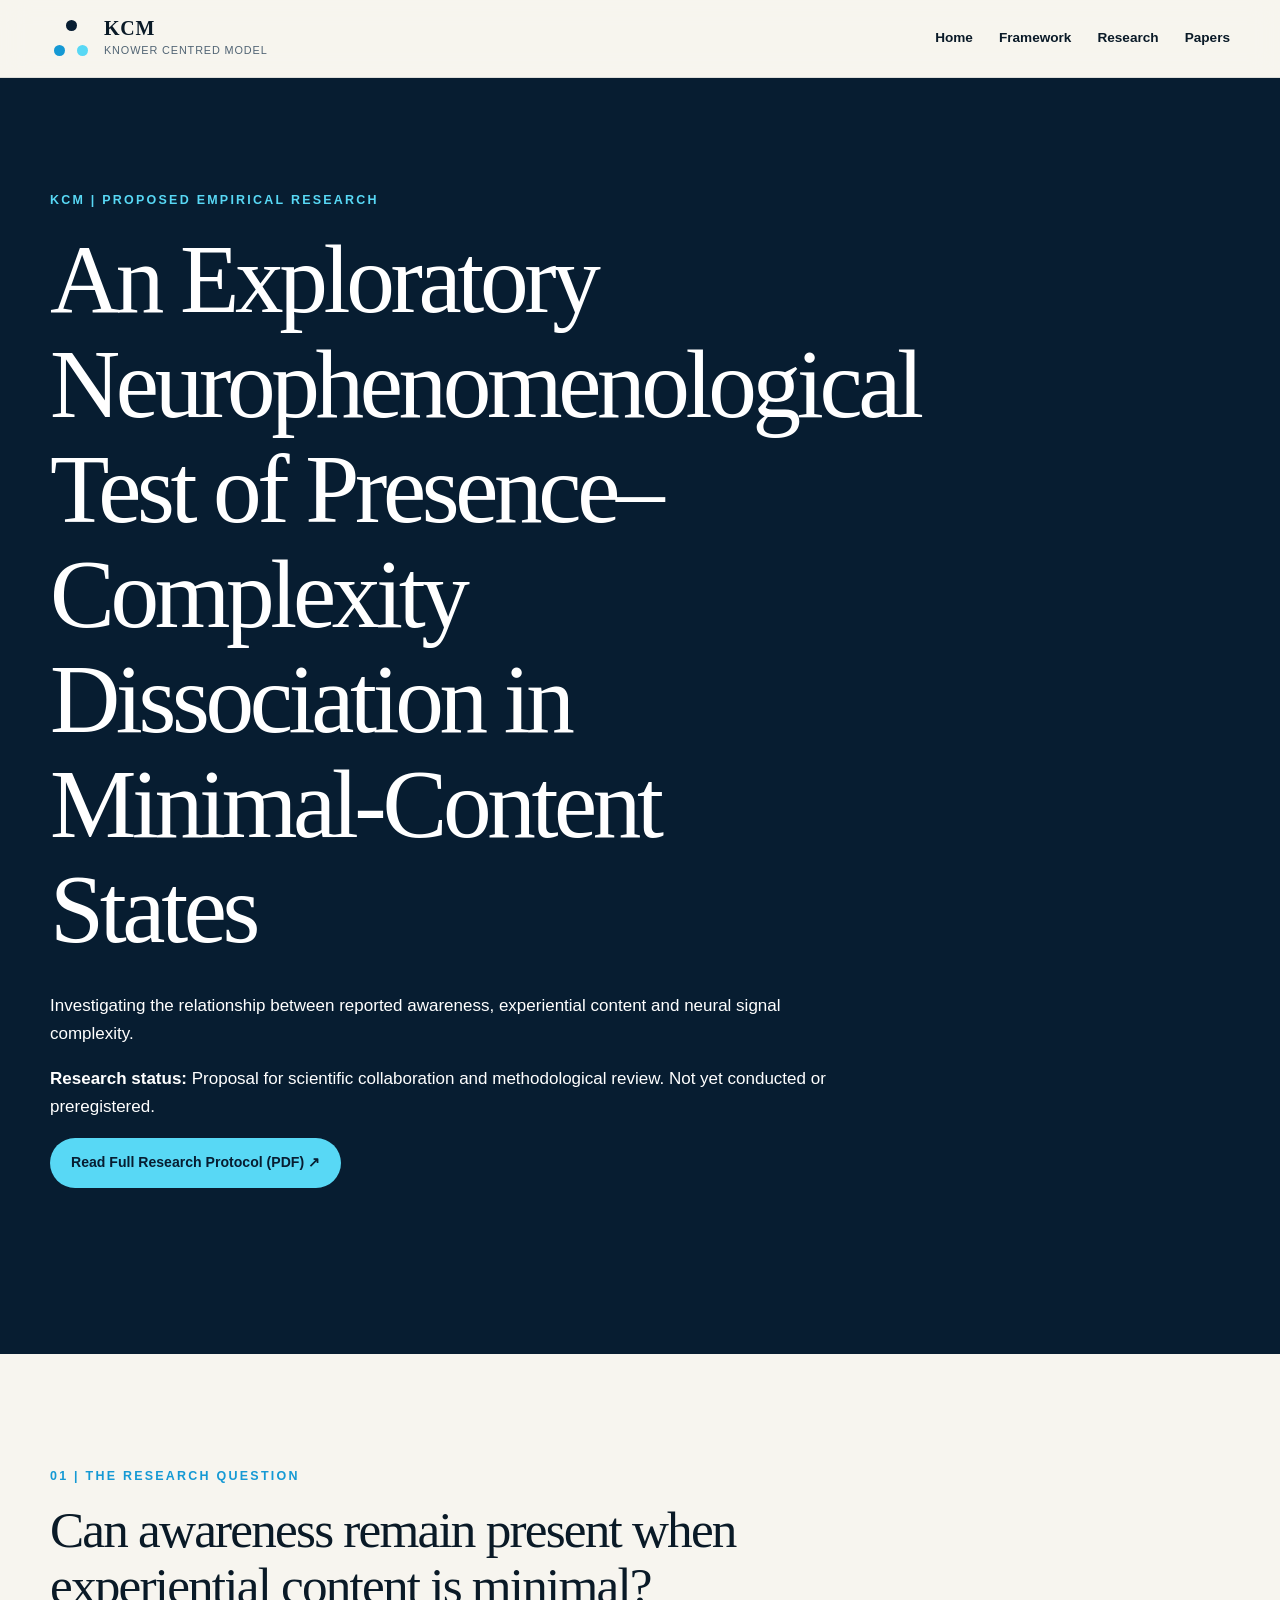
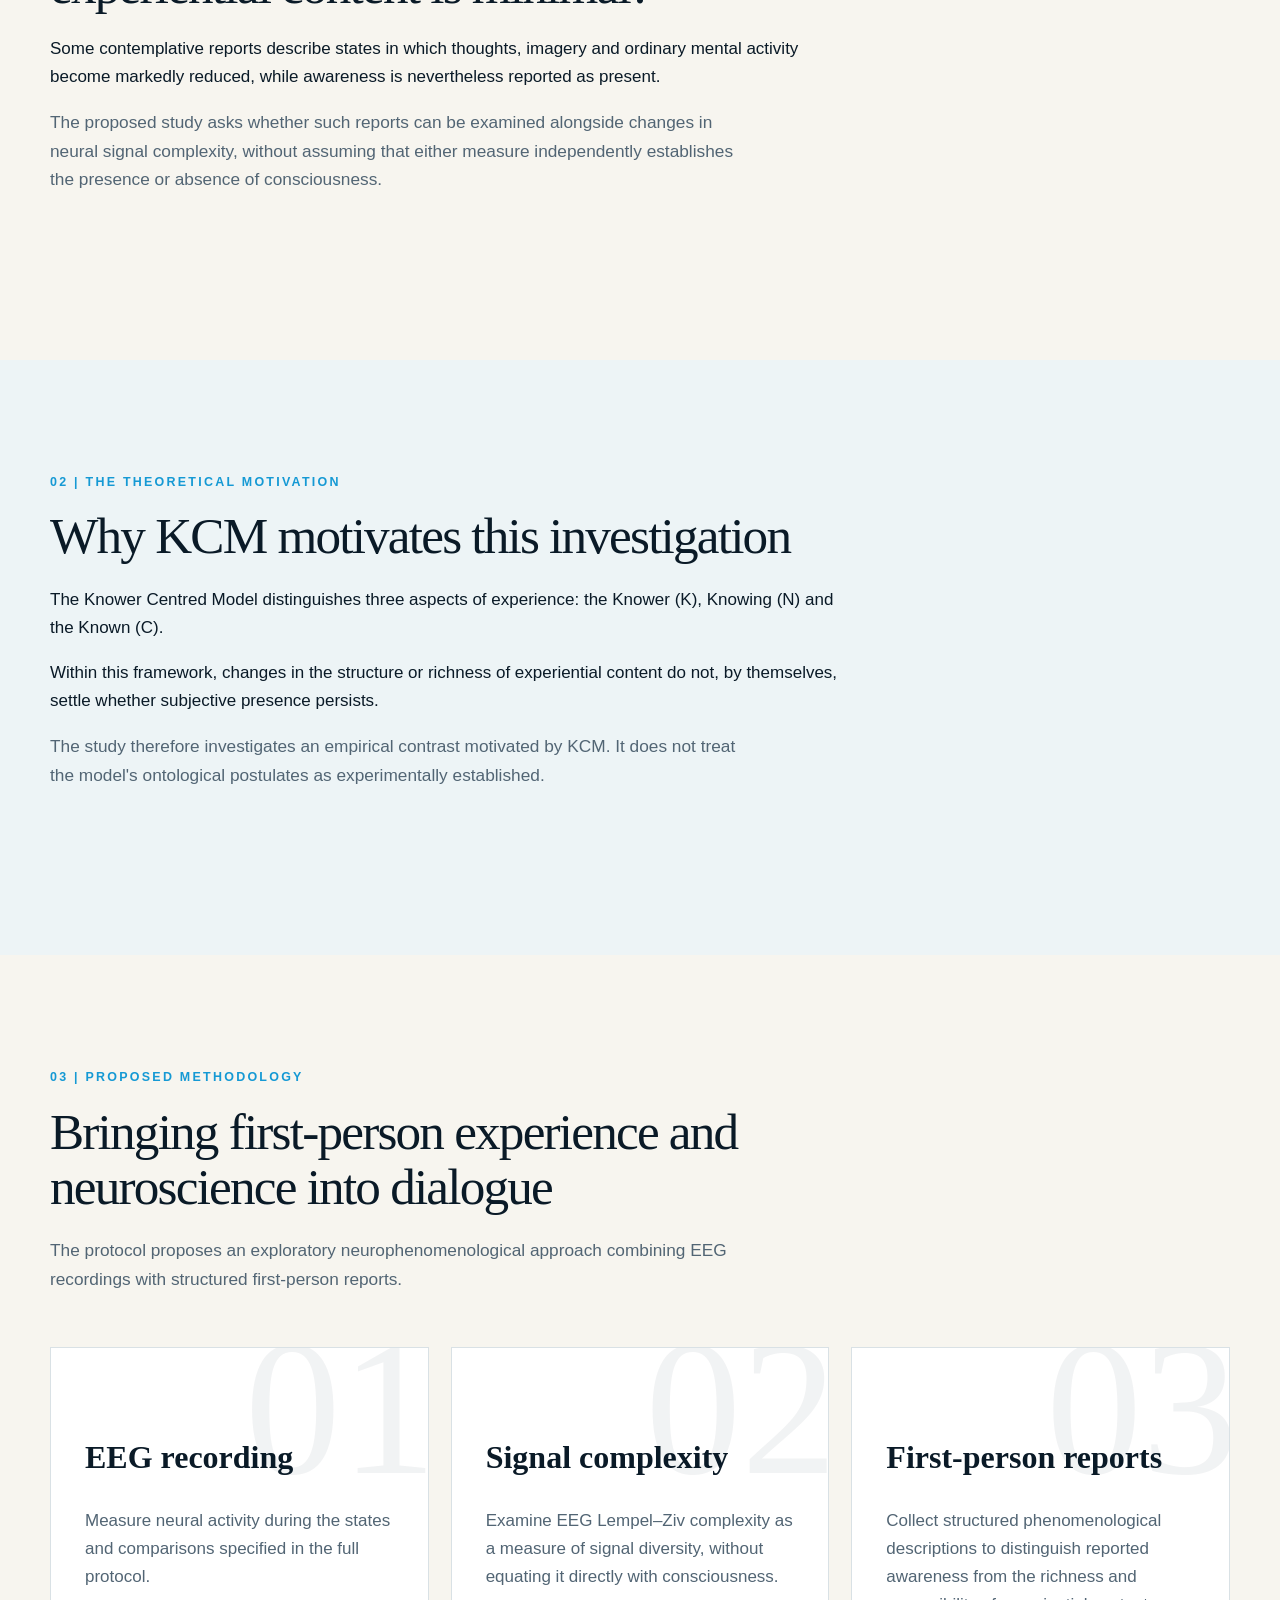
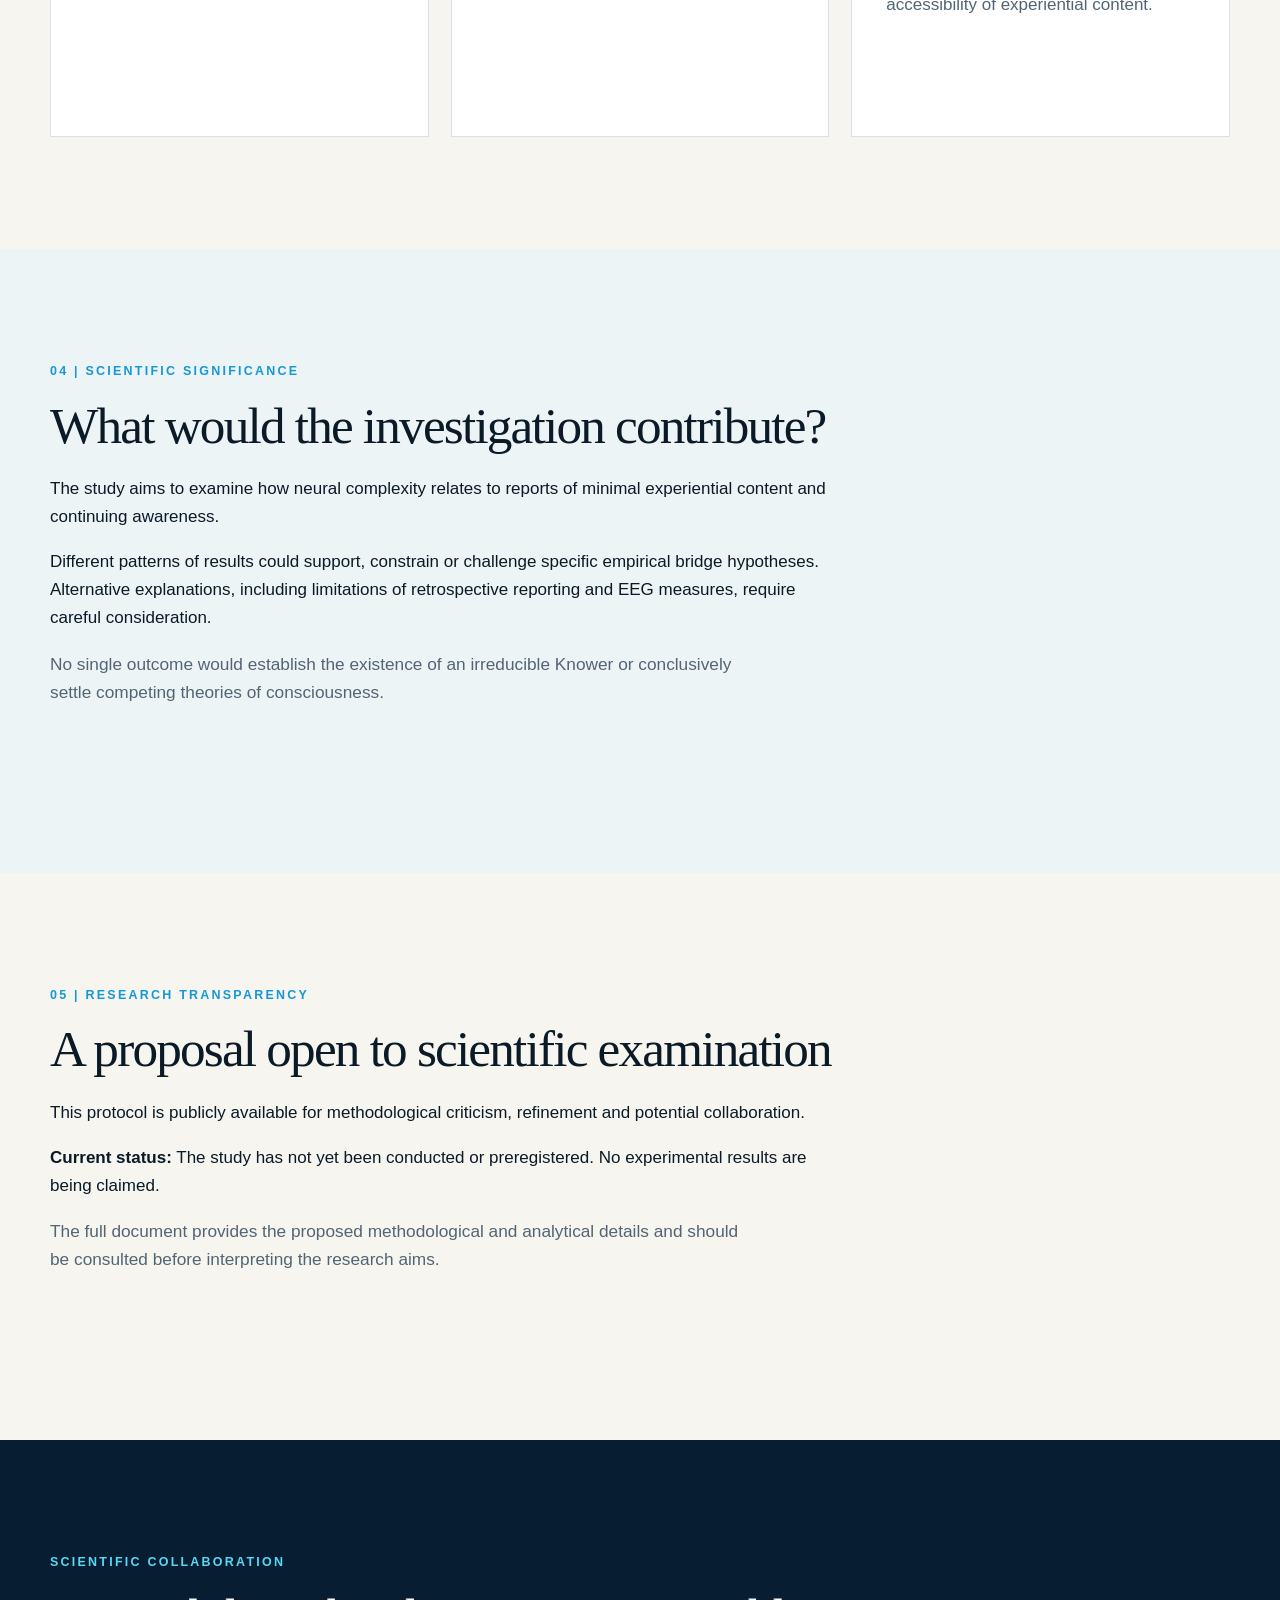
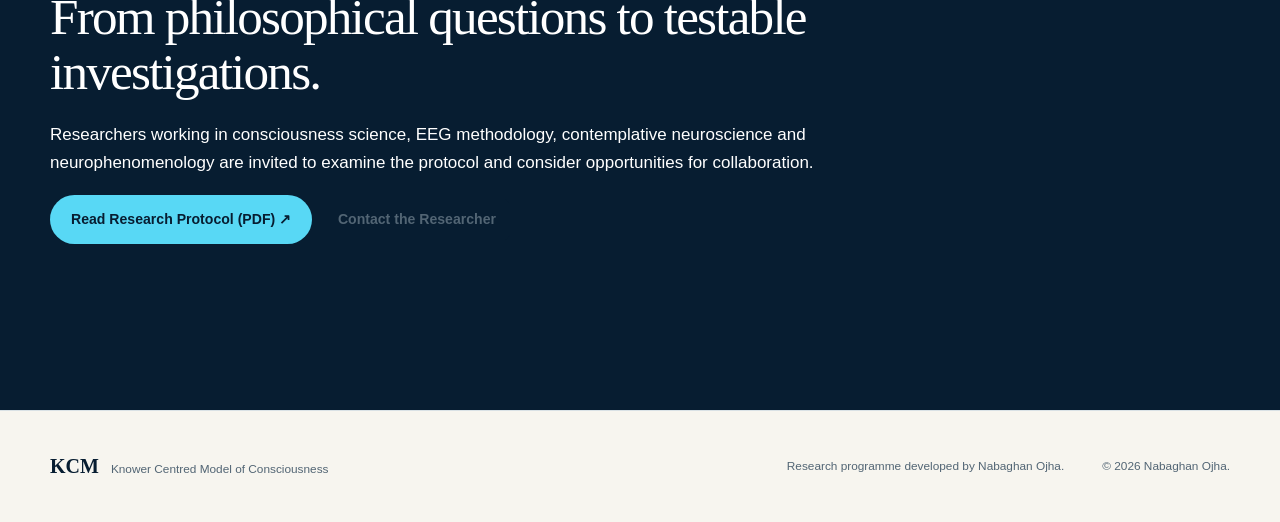
==== research-protocol.html @ 69f7dbb5 "Create dedicated KCM empirical research protocol page" ====
<!doctype html>
<html lang="en">
<head>
  <meta charset="utf-8">
  <meta name="viewport" content="width=device-width, initial-scale=1">
  <title>Empirical Research | Knower Centred Model of Consciousness</title>
  <meta name="description" content="Explore the proposed neurophenomenological EEG research protocol motivated by the Knower Centred Model of Consciousness.">
  <meta name="author" content="Nabaghan Ojha">
  <meta name="theme-color" content="#071d31">
  <link rel="canonical" href="https://knowerontology.org/research-protocol.html">
  <link rel="icon" href="favicon.svg" type="image/svg+xml">
  <link rel="stylesheet" href="styles.css">
</head>
<body>
  <a class="skip-link" href="#main">Skip to content</a>

  <header class="site-header">
    <a class="brand" href="index.html" aria-label="KCM home">
      <span class="brand-mark" aria-hidden="true">
        <span></span><span></span><span></span>
      </span>
      <span><strong>KCM</strong><small>Knower Centred Model</small></span>
    </a>
    <nav class="site-nav" aria-label="Primary navigation">
      <a href="index.html">Home</a>
      <a href="index.html#framework">Framework</a>
      <a href="index.html#research">Research</a>
      <a href="index.html#publications">Papers</a>
    </nav>
  </header>

  <main id="main">
    <section class="section section-dark">
      <div class="section-heading">
        <p class="eyebrow">KCM | Proposed Empirical Research</p>
        <h1>An Exploratory Neurophenomenological Test of Presence–Complexity Dissociation in Minimal-Content States</h1>
        <p>Investigating the relationship between reported awareness, experiential content and neural signal complexity.</p>
        <p><strong>Research status:</strong> Proposal for scientific collaboration and methodological review. Not yet conducted or preregistered.</p>
        <p>
          <a class="button button-primary" href="KCM_Research_Protocol.pdf" target="_blank" rel="noopener">
            Read Full Research Protocol (PDF) ↗
          </a>
        </p>
      </div>
    </section>

    <section class="section">
      <div class="section-heading">
        <p class="eyebrow">01 | The research question</p>
        <h2>Can awareness remain present when experiential content is minimal?</h2>
        <p>Some contemplative reports describe states in which thoughts, imagery and ordinary mental activity become markedly reduced, while awareness is nevertheless reported as present.</p>
        <p>The proposed study asks whether such reports can be examined alongside changes in neural signal complexity, without assuming that either measure independently establishes the presence or absence of consciousness.</p>
      </div>
    </section>

    <section class="section section-tint">
      <div class="section-heading">
        <p class="eyebrow">02 | The theoretical motivation</p>
        <h2>Why KCM motivates this investigation</h2>
        <p>The Knower Centred Model distinguishes three aspects of experience: the Knower (K), Knowing (N) and the Known (C).</p>
        <p>Within this framework, changes in the structure or richness of experiential content do not, by themselves, settle whether subjective presence persists.</p>
        <p>The study therefore investigates an empirical contrast motivated by KCM. It does not treat the model's ontological postulates as experimentally established.</p>
      </div>
    </section>

    <section class="section">
      <div class="section-heading">
        <p class="eyebrow">03 | Proposed methodology</p>
        <h2>Bringing first-person experience and neuroscience into dialogue</h2>
        <p>The protocol proposes an exploratory neurophenomenological approach combining EEG recordings with structured first-person reports.</p>
      </div>

      <div class="triad-grid">
        <article class="concept-card">
          <span class="concept-letter">01</span>
          <h3>EEG recording</h3>
          <p>Measure neural activity during the states and comparisons specified in the full protocol.</p>
        </article>
        <article class="concept-card">
          <span class="concept-letter">02</span>
          <h3>Signal complexity</h3>
          <p>Examine EEG Lempel–Ziv complexity as a measure of signal diversity, without equating it directly with consciousness.</p>
        </article>
        <article class="concept-card">
          <span class="concept-letter">03</span>
          <h3>First-person reports</h3>
          <p>Collect structured phenomenological descriptions to distinguish reported awareness from the richness and accessibility of experiential content.</p>
        </article>
      </div>
    </section>

    <section class="section section-tint">
      <div class="section-heading">
        <p class="eyebrow">04 | Scientific significance</p>
        <h2>What would the investigation contribute?</h2>
        <p>The study aims to examine how neural complexity relates to reports of minimal experiential content and continuing awareness.</p>
        <p>Different patterns of results could support, constrain or challenge specific empirical bridge hypotheses. Alternative explanations, including limitations of retrospective reporting and EEG measures, require careful consideration.</p>
        <p>No single outcome would establish the existence of an irreducible Knower or conclusively settle competing theories of consciousness.</p>
      </div>
    </section>

    <section class="section">
      <div class="section-heading">
        <p class="eyebrow">05 | Research transparency</p>
        <h2>A proposal open to scientific examination</h2>
        <p>This protocol is publicly available for methodological criticism, refinement and potential collaboration.</p>
        <p><strong>Current status:</strong> The study has not yet been conducted or preregistered. No experimental results are being claimed.</p>
        <p>The full document provides the proposed methodological and analytical details and should be consulted before interpreting the research aims.</p>
      </div>
    </section>

    <section class="section section-dark">
      <div class="section-heading">
        <p class="eyebrow">Scientific collaboration</p>
        <h2>From philosophical questions to testable investigations.</h2>
        <p>Researchers working in consciousness science, EEG methodology, contemplative neuroscience and neurophenomenology are invited to examine the protocol and consider opportunities for collaboration.</p>
        <p>
          <a class="button button-primary" href="KCM_Research_Protocol.pdf" target="_blank" rel="noopener">Read Research Protocol (PDF) ↗</a>
          <a class="button button-outline" href="mailto:changeparadise@gmail.com">Contact the Researcher</a>
        </p>
      </div>
    </section>
  </main>

  <footer class="site-footer">
    <div class="footer-brand">
      <strong>KCM</strong>
      <span>Knower Centred Model of Consciousness</span>
    </div>
    <p>Research programme developed by Nabaghan Ojha.</p>
    <p>© 2026 Nabaghan Ojha.</p>
  </footer>
</body>
</html>
---- styles.css ----
:root {
  --ink: #0a1a27;
  --muted: #526574;
  --paper: #f7f5ef;
  --white: #ffffff;
  --navy: #071d31;
  --navy-2: #0b2e4a;
  --blue: #1599d4;
  --cyan: #58d8f5;
  --line: #d9e1e5;
  --soft: #edf4f6;
  --serif: Georgia, "Times New Roman", serif;
  --sans: Inter, ui-sans-serif, -apple-system, BlinkMacSystemFont, "Segoe UI", sans-serif;
  --max: 1180px;
}

* { box-sizing: border-box; }
html { scroll-behavior: smooth; }
body {
  margin: 0;
  color: var(--ink);
  background: var(--paper);
  font-family: var(--sans);
  font-size: 17px;
  line-height: 1.65;
  text-rendering: optimizeLegibility;
}
a { color: inherit; }
.skip-link {
  position: absolute;
  left: -9999px;
  top: 0;
  z-index: 1000;
  padding: .75rem 1rem;
  background: var(--white);
  color: var(--navy);
}
.skip-link:focus { left: 1rem; top: 1rem; }
.sr-only { position: absolute; width: 1px; height: 1px; padding: 0; margin: -1px; overflow: hidden; clip: rect(0,0,0,0); white-space: nowrap; border: 0; }

.site-header {
  position: sticky;
  top: 0;
  z-index: 100;
  display: flex;
  align-items: center;
  justify-content: space-between;
  min-height: 78px;
  padding: 0 max(24px, calc((100vw - var(--max)) / 2));
  background: rgba(247,245,239,.94);
  border-bottom: 1px solid rgba(10,26,39,.1);
  backdrop-filter: blur(14px);
}
.brand { display: flex; align-items: center; gap: 12px; text-decoration: none; }
.brand-mark { position: relative; display: inline-grid; place-items: center; width: 42px; height: 42px; }
.brand-mark span { position: absolute; width: 11px; height: 11px; border-radius: 50%; background: var(--navy); }
.brand-mark span:nth-child(1) { top: 2px; }
.brand-mark span:nth-child(2) { bottom: 4px; left: 4px; background: var(--blue); }
.brand-mark span:nth-child(3) { bottom: 4px; right: 4px; background: var(--cyan); }
.brand strong { display: block; font-family: var(--serif); font-size: 1.25rem; line-height: 1; letter-spacing: .04em; }
.brand small { display: block; margin-top: 4px; color: var(--muted); font-size: .68rem; letter-spacing: .08em; text-transform: uppercase; }
.site-nav { display: flex; align-items: center; gap: 26px; }
.site-nav a { text-decoration: none; font-size: .85rem; font-weight: 650; }
.site-nav a:not(.nav-cta):hover { color: var(--blue); }
.nav-cta { padding: 10px 16px; color: var(--white); background: var(--navy); border-radius: 999px; }
.menu-toggle { display: none; width: 44px; height: 44px; padding: 10px; border: 0; background: transparent; }
.menu-toggle span:not(.sr-only) { display: block; height: 2px; margin: 5px 0; background: var(--navy); }

.section, .hero, .question-strip, .site-footer {
  padding-left: max(24px, calc((100vw - var(--max)) / 2));
  padding-right: max(24px, calc((100vw - var(--max)) / 2));
}
.section { padding-top: 112px; padding-bottom: 112px; }
.section-dark { color: var(--white); background: var(--navy); }
.section-tint { background: var(--soft); }
.eyebrow { margin: 0 0 16px; color: var(--blue); font-size: .78rem; font-weight: 800; letter-spacing: .18em; text-transform: uppercase; }
.section-dark .eyebrow { color: var(--cyan); }
h1, h2, h3 { margin-top: 0; font-family: var(--serif); line-height: 1.08; }
h1 { max-width: 790px; margin-bottom: 30px; font-size: clamp(3.2rem, 7.6vw, 6.8rem); font-weight: 500; letter-spacing: -.045em; }
h2 { margin-bottom: 22px; font-size: clamp(2.3rem, 4vw, 4rem); font-weight: 500; letter-spacing: -.035em; }
h3 { font-size: 1.55rem; font-weight: 600; }
.section-heading { max-width: 790px; margin-bottom: 54px; }
.section-heading > p:last-child { max-width: 710px; color: var(--muted); font-size: 1.08rem; }
.split-heading { max-width: none; display: grid; grid-template-columns: 1.25fr .75fr; gap: 80px; align-items: end; }
.split-heading > p:last-child { margin-bottom: 20px; }

.hero {
  position: relative;
  display: grid;
  grid-template-columns: 1.25fr .75fr;
  gap: 70px;
  min-height: calc(100vh - 78px);
  align-items: center;
  overflow: hidden;
  padding-top: 90px;
  padding-bottom: 90px;
}
.hero-content { position: relative; z-index: 2; }
.hero-question { max-width: 720px; margin: 0 0 22px; color: var(--white); font-family: var(--serif); font-size: clamp(1.35rem, 2.4vw, 2rem); line-height: 1.35; }
.hero-intro { max-width: 680px; color: #b9cbd8; font-size: 1.08rem; }
.hero-actions { display: flex; flex-wrap: wrap; gap: 14px; margin-top: 34px; }
.button { display: inline-flex; align-items: center; justify-content: center; gap: 9px; min-height: 49px; padding: 12px 20px; border: 1px solid transparent; border-radius: 999px; text-decoration: none; font-size: .88rem; font-weight: 760; transition: transform .2s ease, background .2s ease; }
.button:hover { transform: translateY(-2px); }
.button-primary { color: var(--navy); background: var(--cyan); }
.button-quiet { color: var(--white); border-color: rgba(255,255,255,.32); }
.button-outline { border-color: var(--navy); }
.version-line { margin-top: 22px; color: #829bab; font-size: .77rem; }
.hero-glow { position: absolute; border-radius: 50%; filter: blur(2px); opacity: .35; }
.hero-glow-one { width: 520px; height: 520px; right: -190px; top: -170px; background: radial-gradient(circle, rgba(88,216,245,.28), transparent 65%); }
.hero-glow-two { width: 420px; height: 420px; left: 30%; bottom: -280px; background: radial-gradient(circle, rgba(21,153,212,.2), transparent 68%); }
.hero-visual { position: relative; width: min(390px, 34vw); aspect-ratio: 1; margin: auto; }
.orbit { position: absolute; inset: 12%; border: 1px solid rgba(88,216,245,.4); border-radius: 50%; }
.orbit-small { inset: 31%; border-color: rgba(255,255,255,.18); }
.triad-node { position: absolute; display: grid; place-items: center; width: 92px; height: 92px; border: 1px solid rgba(255,255,255,.22); border-radius: 50%; background: rgba(7,29,49,.88); box-shadow: 0 0 50px rgba(21,153,212,.12); }
.triad-node strong { font-family: var(--serif); font-size: 2rem; line-height: 1; }
.triad-node span { color: #a7becd; font-size: .7rem; text-transform: uppercase; letter-spacing: .12em; }
.node-k { left: 50%; top: 0; transform: translateX(-50%); }
.node-n { left: 2%; bottom: 5%; }
.node-c { right: 2%; bottom: 5%; }
.node-n strong { color: var(--blue); }
.node-c strong { color: var(--cyan); }
.triad-centre { position: absolute; inset: 38%; display: grid; place-items: center; border-radius: 50%; background: var(--white); color: var(--navy); font-size: .6rem; font-weight: 800; letter-spacing: .12em; text-transform: uppercase; }

.question-strip { display: grid; grid-template-columns: repeat(3, 1fr); background: #0d2940; color: #a8bdca; }
.question-strip p { margin: 0; padding: 30px 34px; border-right: 1px solid rgba(255,255,255,.12); font-size: .86rem; }
.question-strip p:last-child { border-right: 0; }
.question-strip strong { display: block; color: var(--white); font-family: var(--serif); font-size: 1.2rem; font-weight: 500; }

.triad-grid { display: grid; grid-template-columns: repeat(3, 1fr); gap: 22px; }
.concept-card { position: relative; min-height: 390px; padding: 34px; overflow: hidden; background: var(--white); border: 1px solid var(--line); }
.concept-letter { position: absolute; right: -9px; top: -35px; color: rgba(7,29,49,.055); font-family: var(--serif); font-size: 12rem; line-height: 1; }
.concept-type { color: var(--blue); font-size: .72rem; font-weight: 800; letter-spacing: .16em; text-transform: uppercase; }
.concept-card h3 { margin-top: 58px; font-size: 2rem; }
.concept-card > p:not(.concept-type):not(.concept-question) { color: var(--muted); }
.concept-question { position: absolute; left: 34px; bottom: 26px; margin: 0; font-family: var(--serif); font-size: 1.2rem; font-style: italic; }
.concept-n { margin-top: 24px; }
.concept-c { margin-top: 48px; }
.principle-note { display: grid; grid-template-columns: 180px 1fr; gap: 30px; max-width: 880px; margin: 60px 0 0 auto; padding: 28px 0; border-top: 1px solid var(--line); border-bottom: 1px solid var(--line); }
.note-label { color: var(--blue); font-size: .76rem; font-weight: 800; letter-spacing: .14em; text-transform: uppercase; }
.principle-note p { margin: 0; font-family: var(--serif); font-size: 1.24rem; line-height: 1.5; }

.claims-grid { display: grid; grid-template-columns: 1fr 150px 1fr; align-items: stretch; }
.claim-card { min-height: 390px; padding: 40px; border: 1px solid #c8d7dd; background: rgba(255,255,255,.68); }
.claim-a { border-top: 5px solid var(--blue); }
.claim-b { border-top: 5px solid var(--navy); }
.claim-topline { display: flex; justify-content: space-between; gap: 20px; margin-bottom: 70px; font-size: .72rem; font-weight: 800; letter-spacing: .12em; text-transform: uppercase; }
.claim-topline small { color: var(--muted); font: inherit; text-align: right; }
.claim-card p { color: var(--muted); }
.not-entail { display: flex; flex-direction: column; justify-content: center; align-items: center; gap: 5px; color: var(--muted); }
.not-entail span { display: grid; place-items: center; width: 44px; height: 44px; border-radius: 50%; background: var(--navy); color: var(--white); font-family: var(--serif); font-size: 1.25rem; }
.not-entail span:last-child { background: var(--blue); }
.not-entail b { font-size: .66rem; letter-spacing: .07em; text-transform: uppercase; }

.bridge-section { display: grid; grid-template-columns: 1fr 1fr; gap: 70px 90px; }
.bridge-copy p:not(.eyebrow) { color: var(--muted); }
blockquote { margin: 38px 0 0; padding: 8px 0 8px 25px; border-left: 3px solid var(--blue); color: var(--navy); font-family: var(--serif); font-size: 1.35rem; line-height: 1.45; }
.bridge-diagram { display: flex; flex-direction: column; justify-content: center; }
.diagram-box { padding: 24px 26px; border: 1px solid var(--line); background: var(--white); }
.diagram-box span { display: block; margin-bottom: 5px; color: var(--blue); font-size: .7rem; font-weight: 800; letter-spacing: .15em; text-transform: uppercase; }
.diagram-box strong { font-family: var(--serif); font-size: 1.15rem; }
.diagram-bridge { border-color: var(--blue); background: var(--navy); color: var(--white); }
.diagram-arrow { position: relative; height: 52px; margin-left: 38px; border-left: 1px solid var(--blue); }
.diagram-arrow::after { content: ""; position: absolute; bottom: -1px; left: -4px; width: 7px; height: 7px; border-right: 1px solid var(--blue); border-bottom: 1px solid var(--blue); transform: rotate(45deg); }
.diagram-arrow span { position: absolute; left: 12px; top: 13px; color: var(--muted); font-size: .66rem; text-transform: uppercase; letter-spacing: .1em; }
.research-columns { grid-column: 1 / -1; display: grid; grid-template-columns: repeat(3, 1fr); gap: 45px; margin-top: 30px; padding-top: 45px; border-top: 1px solid var(--line); }
.research-columns .number { color: var(--blue); font-family: var(--serif); font-size: 1.5rem; }
.research-columns h3 { margin: 17px 0 14px; }
.research-columns p { color: var(--muted); }

.publications .section-heading > p:last-child { color: #a9bdca; }
.featured-paper { display: grid; grid-template-columns: 1fr auto; gap: 60px; align-items: end; padding: 40px; border: 1px solid rgba(88,216,245,.34); background: linear-gradient(135deg, rgba(21,153,212,.12), rgba(255,255,255,.025)); }
.paper-status { display: inline-block; margin-bottom: 20px; color: var(--cyan); font-size: .7rem; font-weight: 800; letter-spacing: .14em; text-transform: uppercase; }
.featured-paper h3 { max-width: 760px; font-size: clamp(1.7rem, 3vw, 2.5rem); }
.featured-paper p { max-width: 760px; color: #aec0cb; }
.paper-link { white-space: nowrap; color: var(--cyan); font-weight: 750; text-decoration: none; }
.paper-grid { display: grid; grid-template-columns: repeat(3, 1fr); margin-top: 24px; border-top: 1px solid rgba(255,255,255,.15); border-left: 1px solid rgba(255,255,255,.15); }
.paper-card { min-height: 285px; padding: 30px; border-right: 1px solid rgba(255,255,255,.15); border-bottom: 1px solid rgba(255,255,255,.15); }
.paper-number { color: var(--cyan); font-size: .72rem; letter-spacing: .13em; }
.paper-card h3 { margin: 38px 0 16px; font-size: 1.35rem; }
.paper-card p { color: #a9bdca; font-size: .91rem; }
.paper-card a { color: var(--cyan); font-size: .83rem; font-weight: 800; text-decoration: none; }
.review-note { max-width: 920px; margin: 28px 0 0; color: #7f9aab; font-size: .78rem; }

.problems-list { border-top: 1px solid var(--line); }
.problems-list article { display: grid; grid-template-columns: 90px 1fr; padding: 32px 0; border-bottom: 1px solid var(--line); }
.problems-list article > span { color: var(--blue); font-family: var(--serif); font-size: 1.4rem; }
.problems-list h3 { margin-bottom: 8px; }
.problems-list p { max-width: 760px; margin: 0; color: var(--muted); }

.invitation-section { display: grid; grid-template-columns: 1.3fr .7fr; gap: 80px; align-items: end; background: #dfeef1; }
.invitation-section > div:first-child > p:last-child { max-width: 770px; color: var(--muted); }
.invitation-links { display: flex; flex-direction: column; gap: 12px; }
.author-section { display: grid; grid-template-columns: 180px 1fr; gap: 55px; align-items: center; }
.author-monogram { display: grid; place-items: center; width: 180px; height: 180px; border-radius: 50%; background: var(--navy); color: var(--cyan); font-family: var(--serif); font-size: 3.3rem; letter-spacing: -.04em; }
.author-section p:not(.eyebrow) { max-width: 690px; color: var(--muted); }
.author-links { display: flex; flex-wrap: wrap; gap: 24px; margin-top: 28px; }
.author-links a { color: var(--navy); font-size: .82rem; font-weight: 800; text-decoration: none; }

.site-footer { display: grid; grid-template-columns: 1fr auto auto; gap: 38px; align-items: center; padding-top: 34px; padding-bottom: 34px; border-top: 1px solid var(--line); color: var(--muted); font-size: .74rem; }
.footer-brand { display: flex; align-items: baseline; gap: 12px; }
.footer-brand strong { color: var(--navy); font-family: var(--serif); font-size: 1.25rem; }

@media (max-width: 960px) {
  .site-nav { position: absolute; inset: 78px 0 auto; display: none; flex-direction: column; align-items: stretch; gap: 0; padding: 16px 24px 24px; background: var(--paper); border-bottom: 1px solid var(--line); }
  .site-nav.open { display: flex; }
  .site-nav a { padding: 13px 0; }
  .nav-cta { margin-top: 8px; text-align: center; }
  .menu-toggle { display: block; }
  .hero { grid-template-columns: 1fr; padding-top: 90px; }
  .hero-visual { width: min(370px, 78vw); }
  .split-heading, .bridge-section, .invitation-section { grid-template-columns: 1fr; gap: 30px; }
  .triad-grid { grid-template-columns: 1fr; }
  .concept-card, .concept-n, .concept-c { min-height: 310px; margin-top: 0; }
  .claims-grid { grid-template-columns: 1fr; }
  .not-entail { flex-direction: row; padding: 25px; }
  .research-columns { grid-template-columns: 1fr; gap: 20px; }
  .paper-grid { grid-template-columns: repeat(2, 1fr); }
  .site-footer { grid-template-columns: 1fr; gap: 6px; }
  .site-footer p { margin: 0; }
}

@media (max-width: 650px) {
  body { font-size: 16px; }
  .section { padding-top: 78px; padding-bottom: 78px; }
  .brand small { display: none; }
  h1 { font-size: clamp(3rem, 15vw, 4.5rem); }
  .question-strip { grid-template-columns: 1fr; padding-top: 12px; padding-bottom: 12px; }
  .question-strip p { padding: 18px 0; border-right: 0; border-bottom: 1px solid rgba(255,255,255,.12); }
  .question-strip p:last-child { border-bottom: 0; }
  .principle-note { grid-template-columns: 1fr; gap: 12px; }
  .claim-card { padding: 28px; }
  .claim-topline { margin-bottom: 45px; }
  .featured-paper { grid-template-columns: 1fr; gap: 20px; padding: 28px; }
  .paper-grid { grid-template-columns: 1fr; }
  .problems-list article { grid-template-columns: 55px 1fr; }
  .author-section { grid-template-columns: 1fr; }
  .author-monogram { width: 110px; height: 110px; font-size: 2.2rem; }
}

@media (prefers-reduced-motion: reduce) {
  html { scroll-behavior: auto; }
  *, *::before, *::after { transition-duration: .01ms !important; animation-duration: .01ms !important; }
}
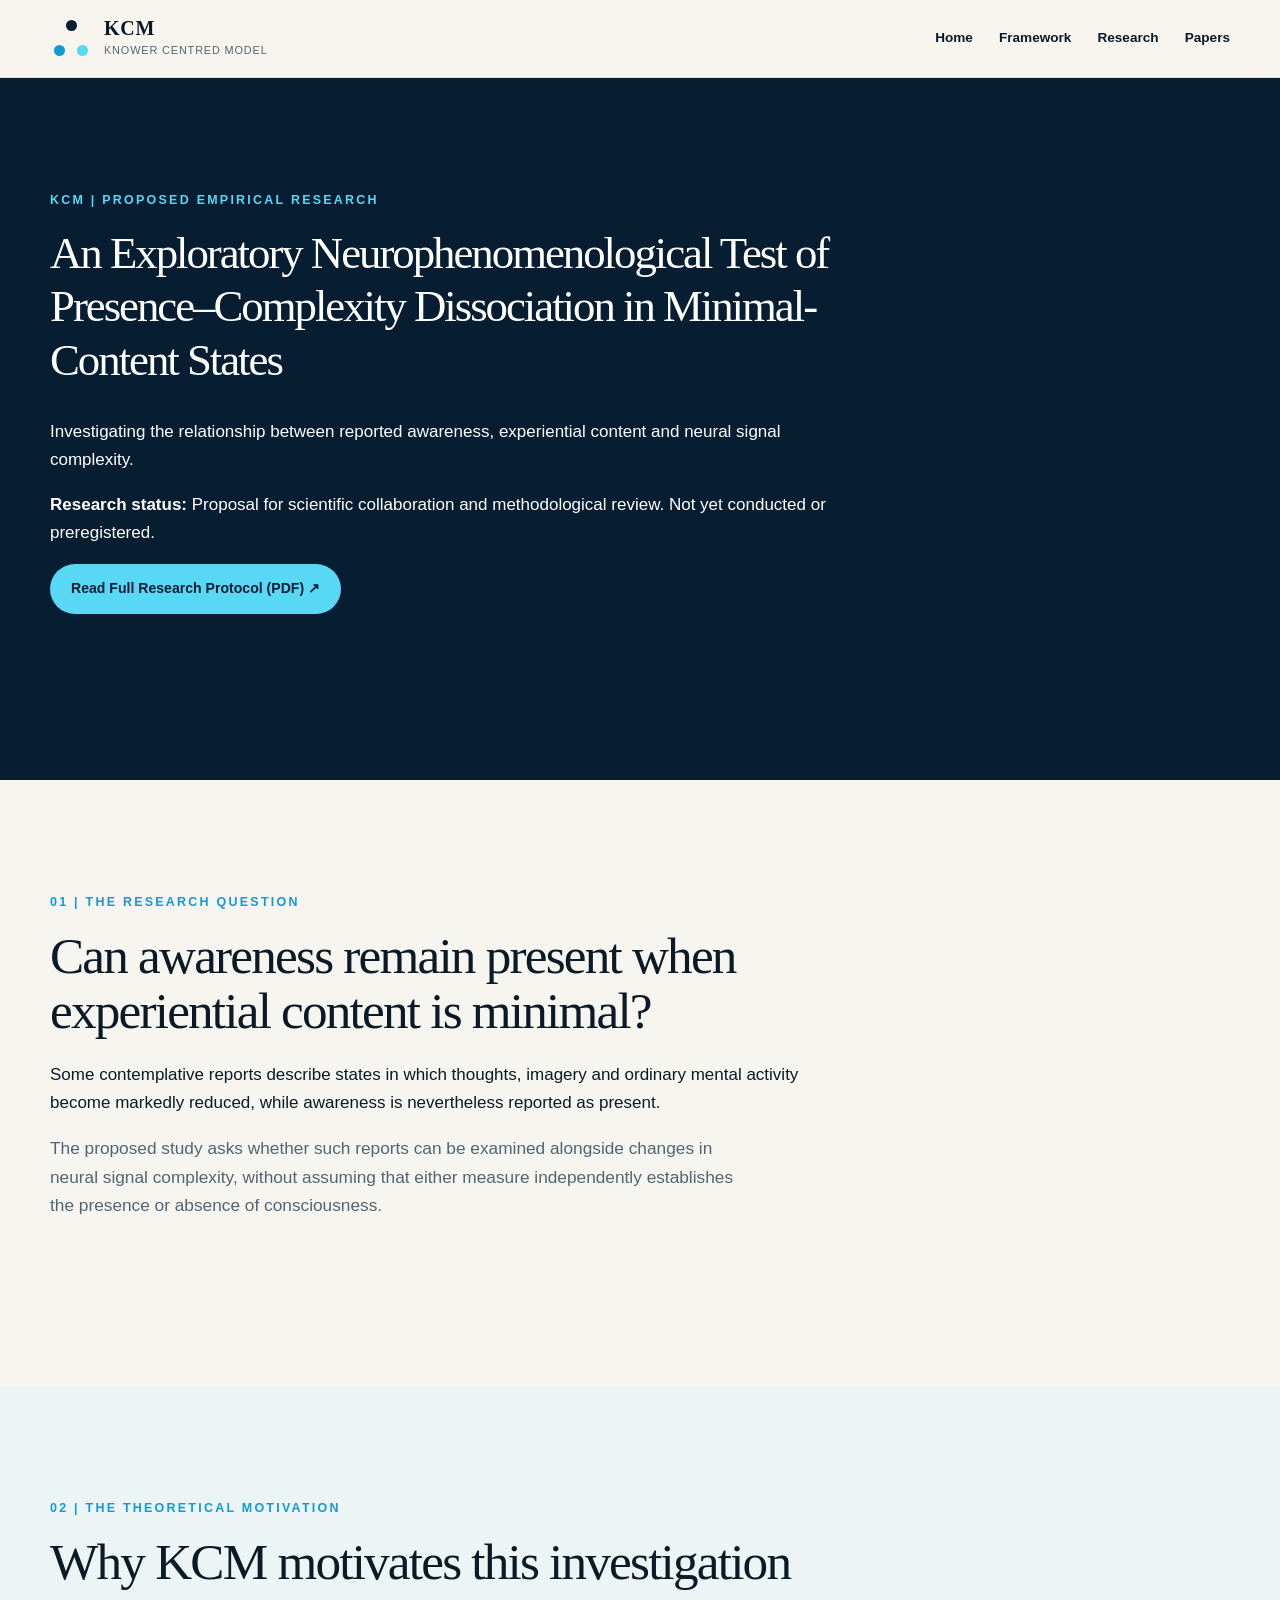
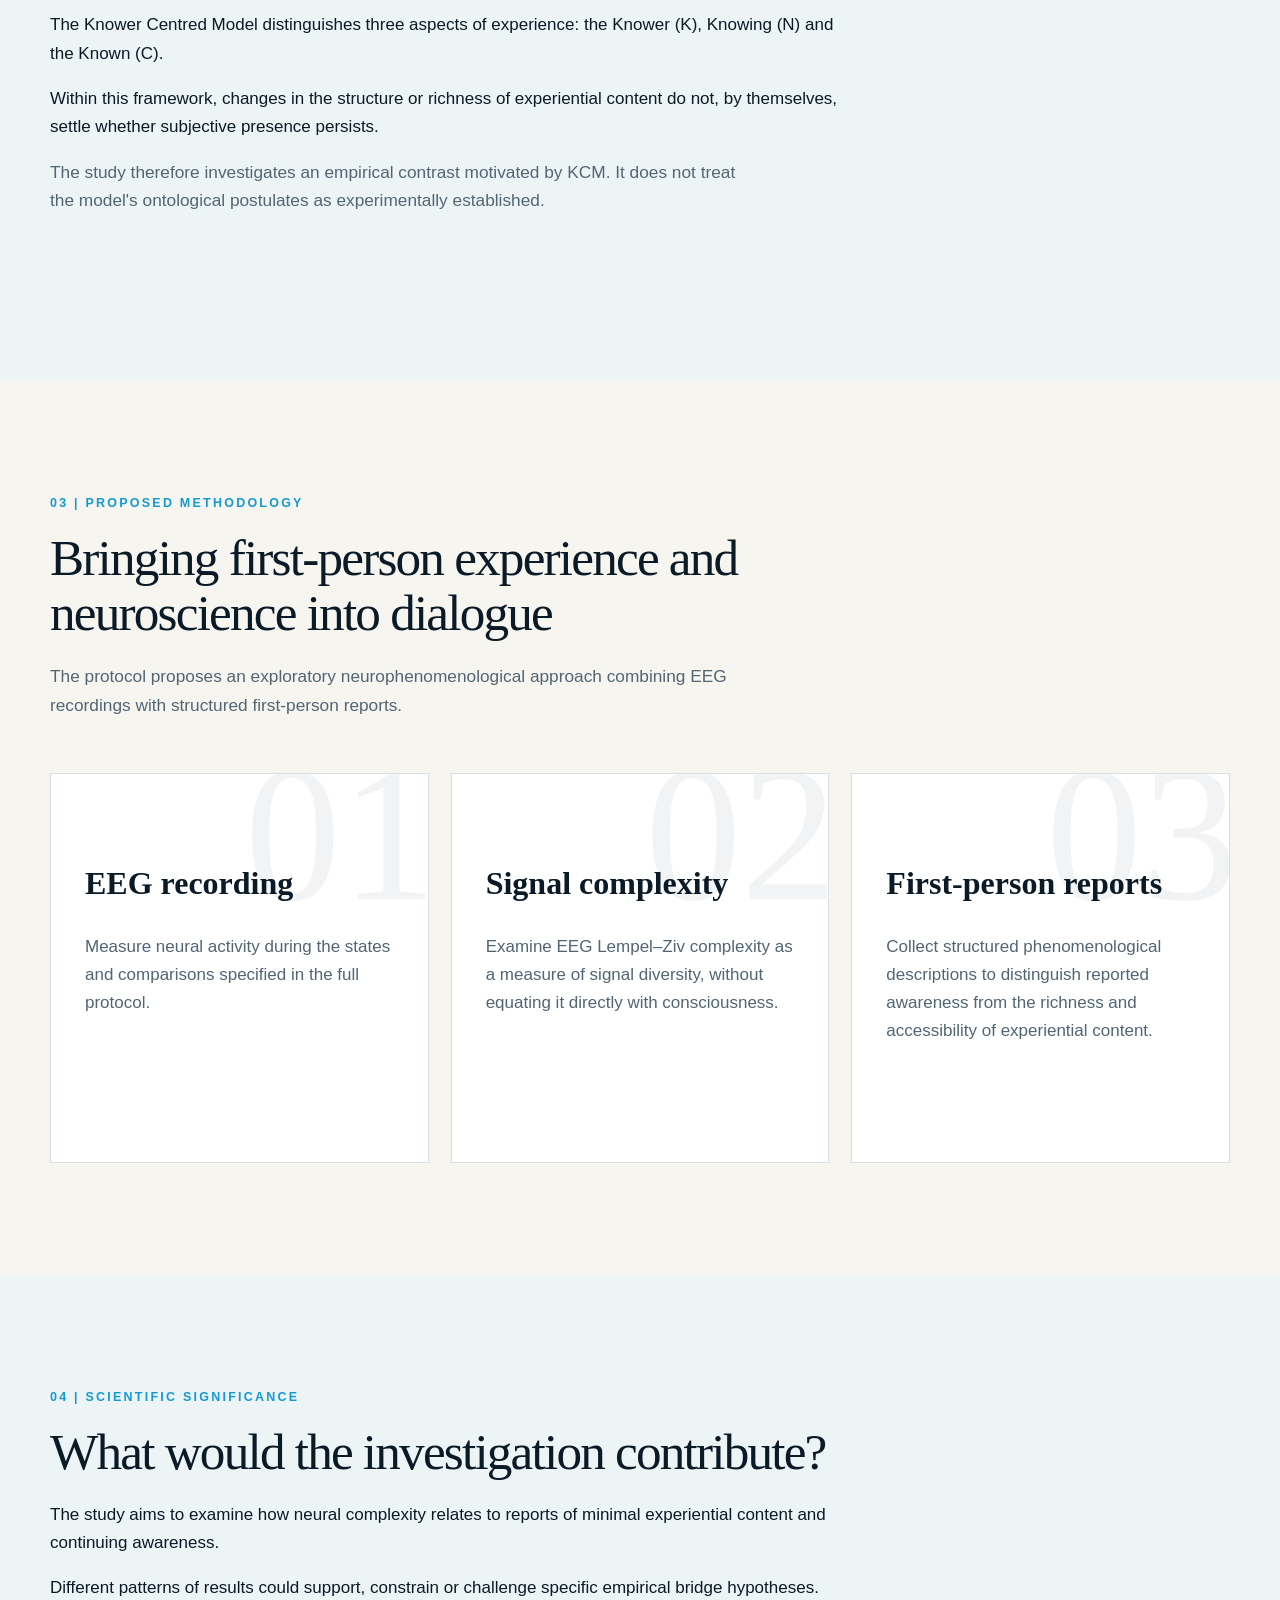
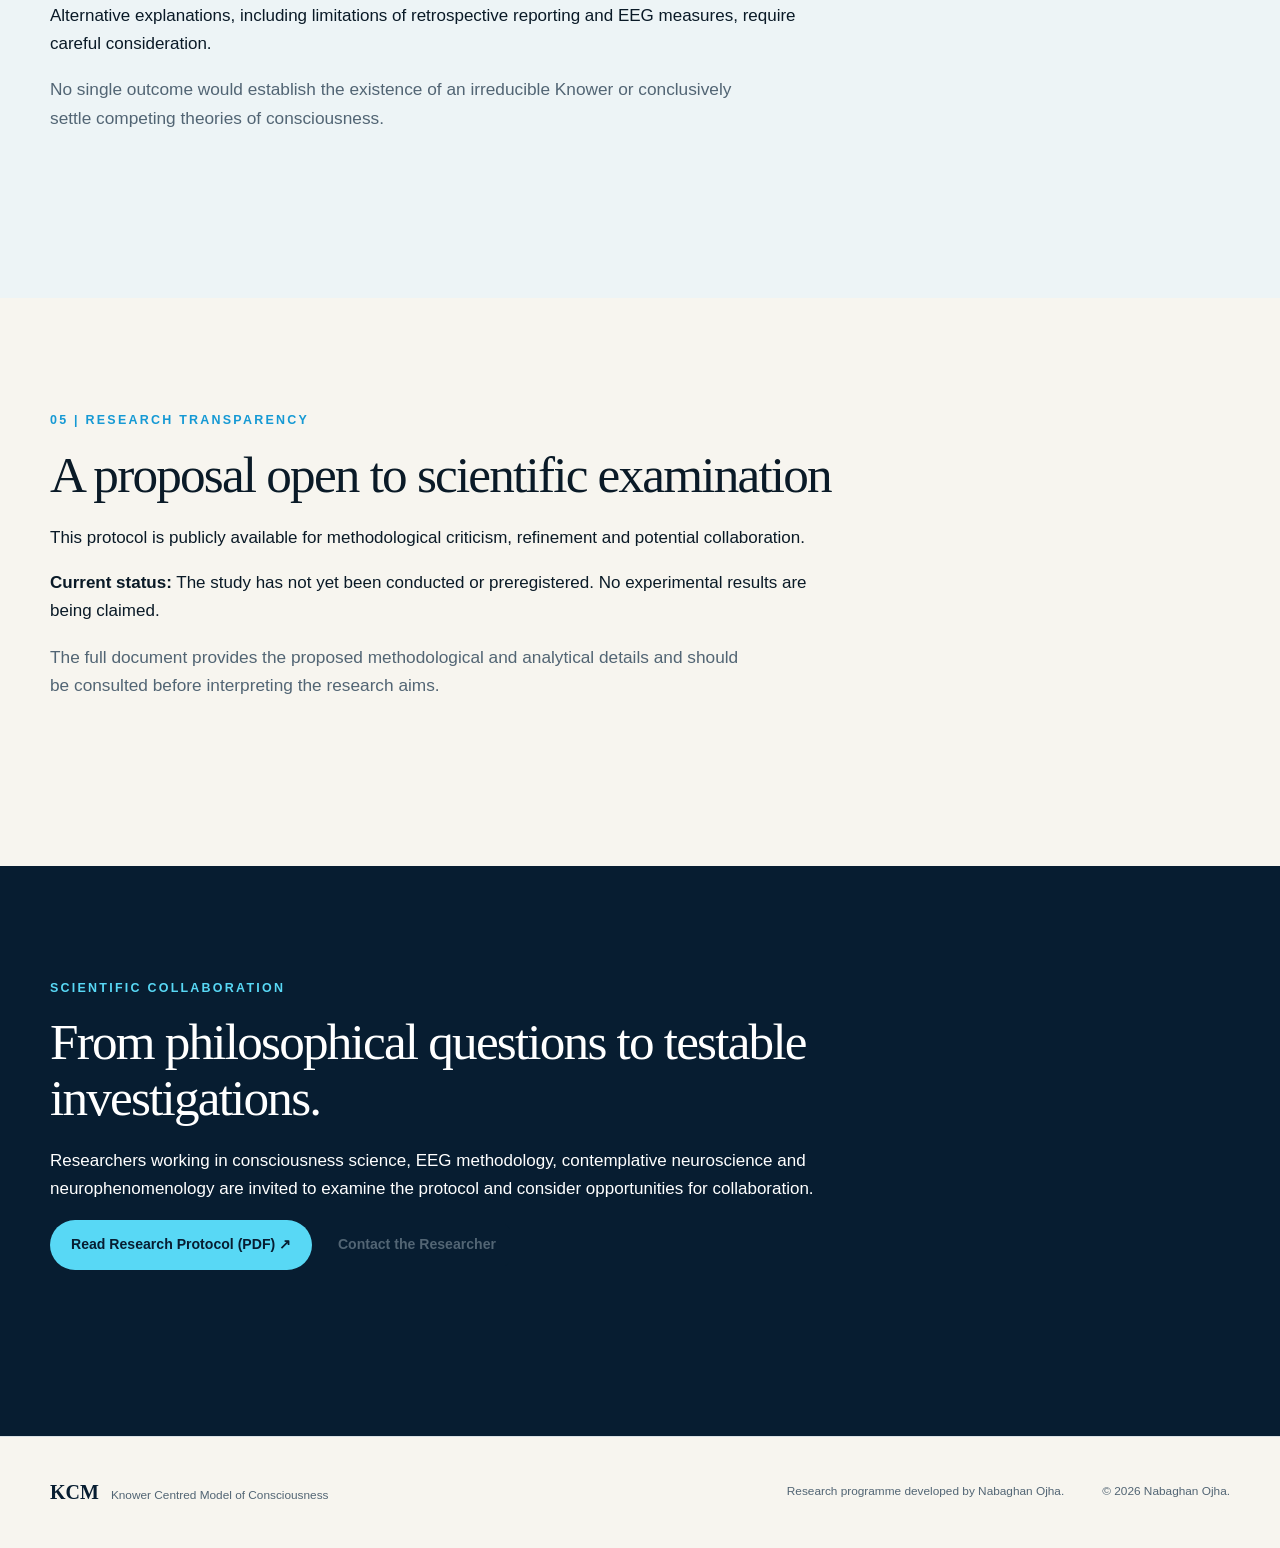
==== commit c3969b3d: "Improve Research Protocol title readability" ====
--- a/research-protocol.html
+++ b/research-protocol.html
@@ -9,8 +9,18 @@
   <meta name="author" content="Nabaghan Ojha">
   <meta name="theme-color" content="#071d31">
   <link rel="canonical" href="https://knowerontology.org/research-protocol.html">
-  <link rel="icon" href="favicon.svg" type="image/svg+xml">
-  <link rel="stylesheet" href="styles.css">
+ <link rel="icon" href="favicon.svg" type="image/svg+xml">
+<link rel="stylesheet" href="styles.css">
+
+<style>
+  .section-dark h1 {
+    font-size: clamp(2rem, 3.5vw, 3.5rem);
+    line-height: 1.2;
+    max-width: 1100px;
+    overflow-wrap: break-word;
+  }
+</style>
+
 </head>
 <body>
   <a class="skip-link" href="#main">Skip to content</a>
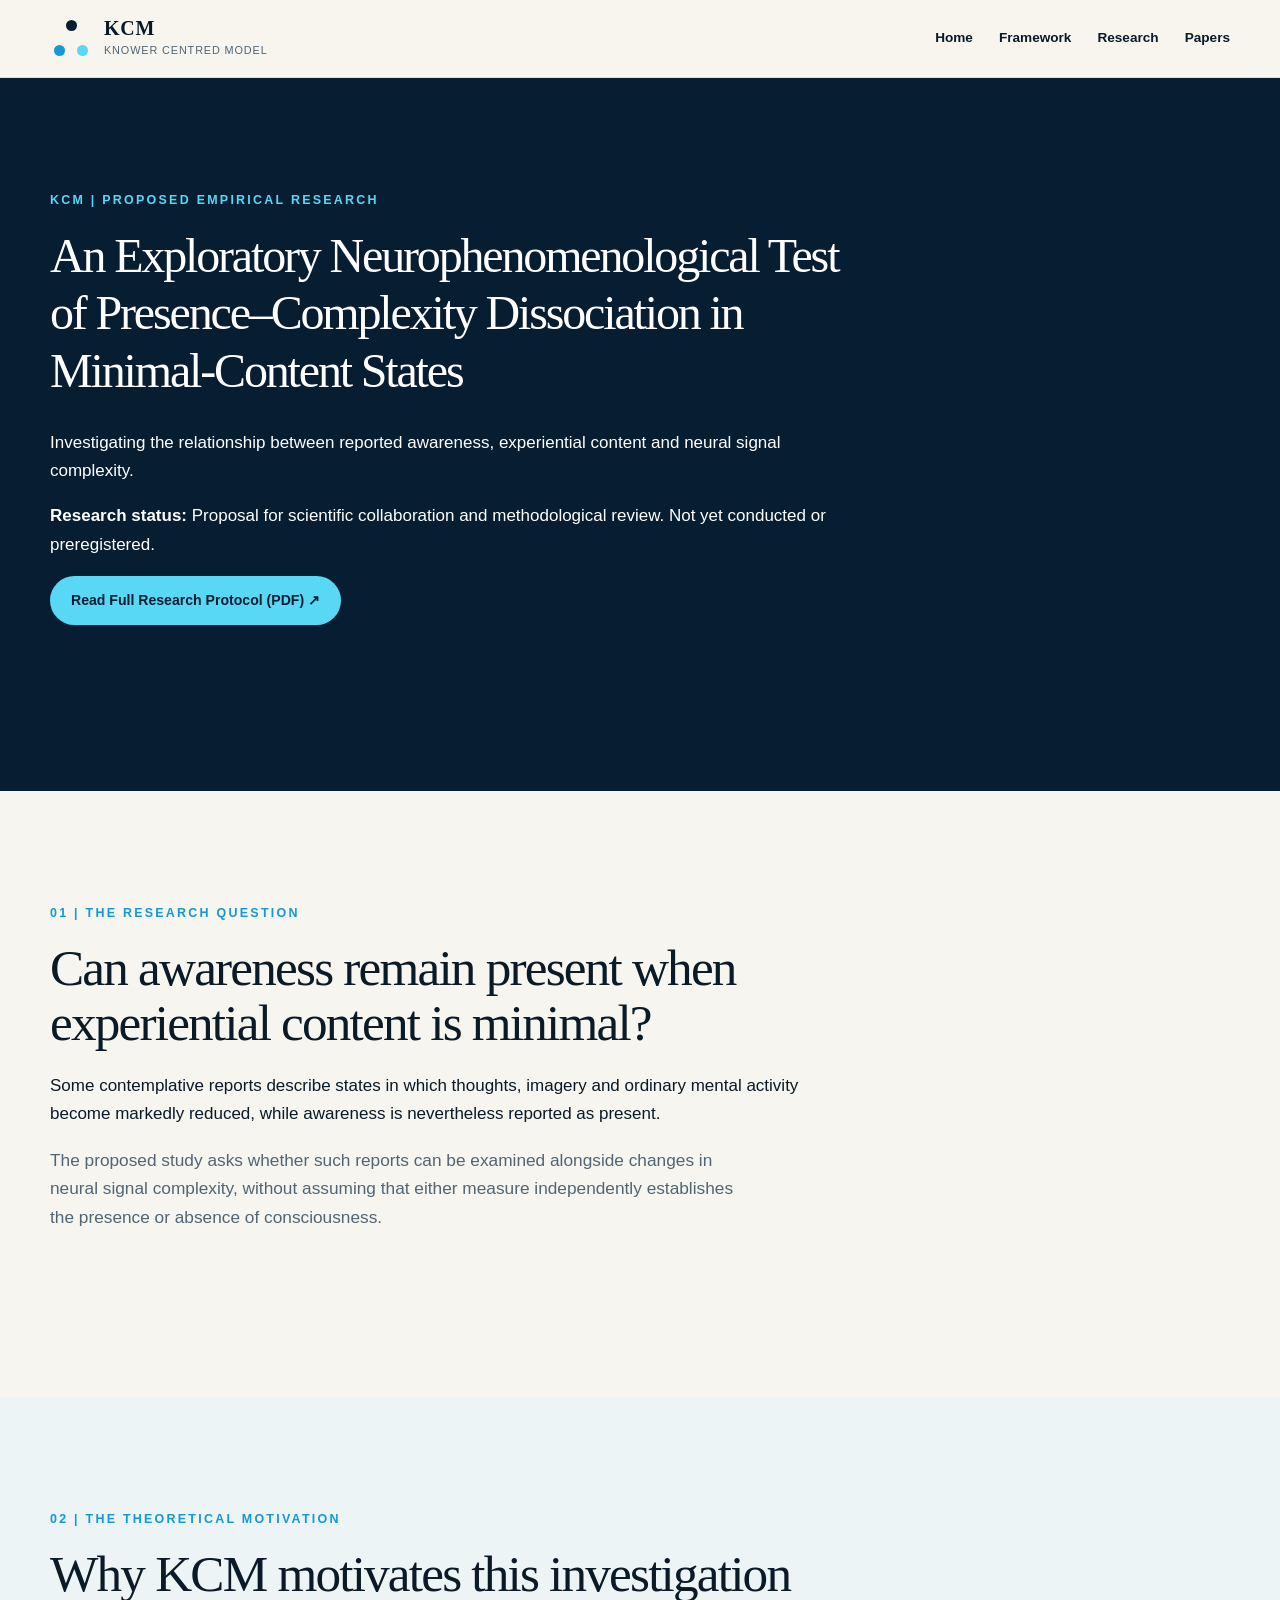
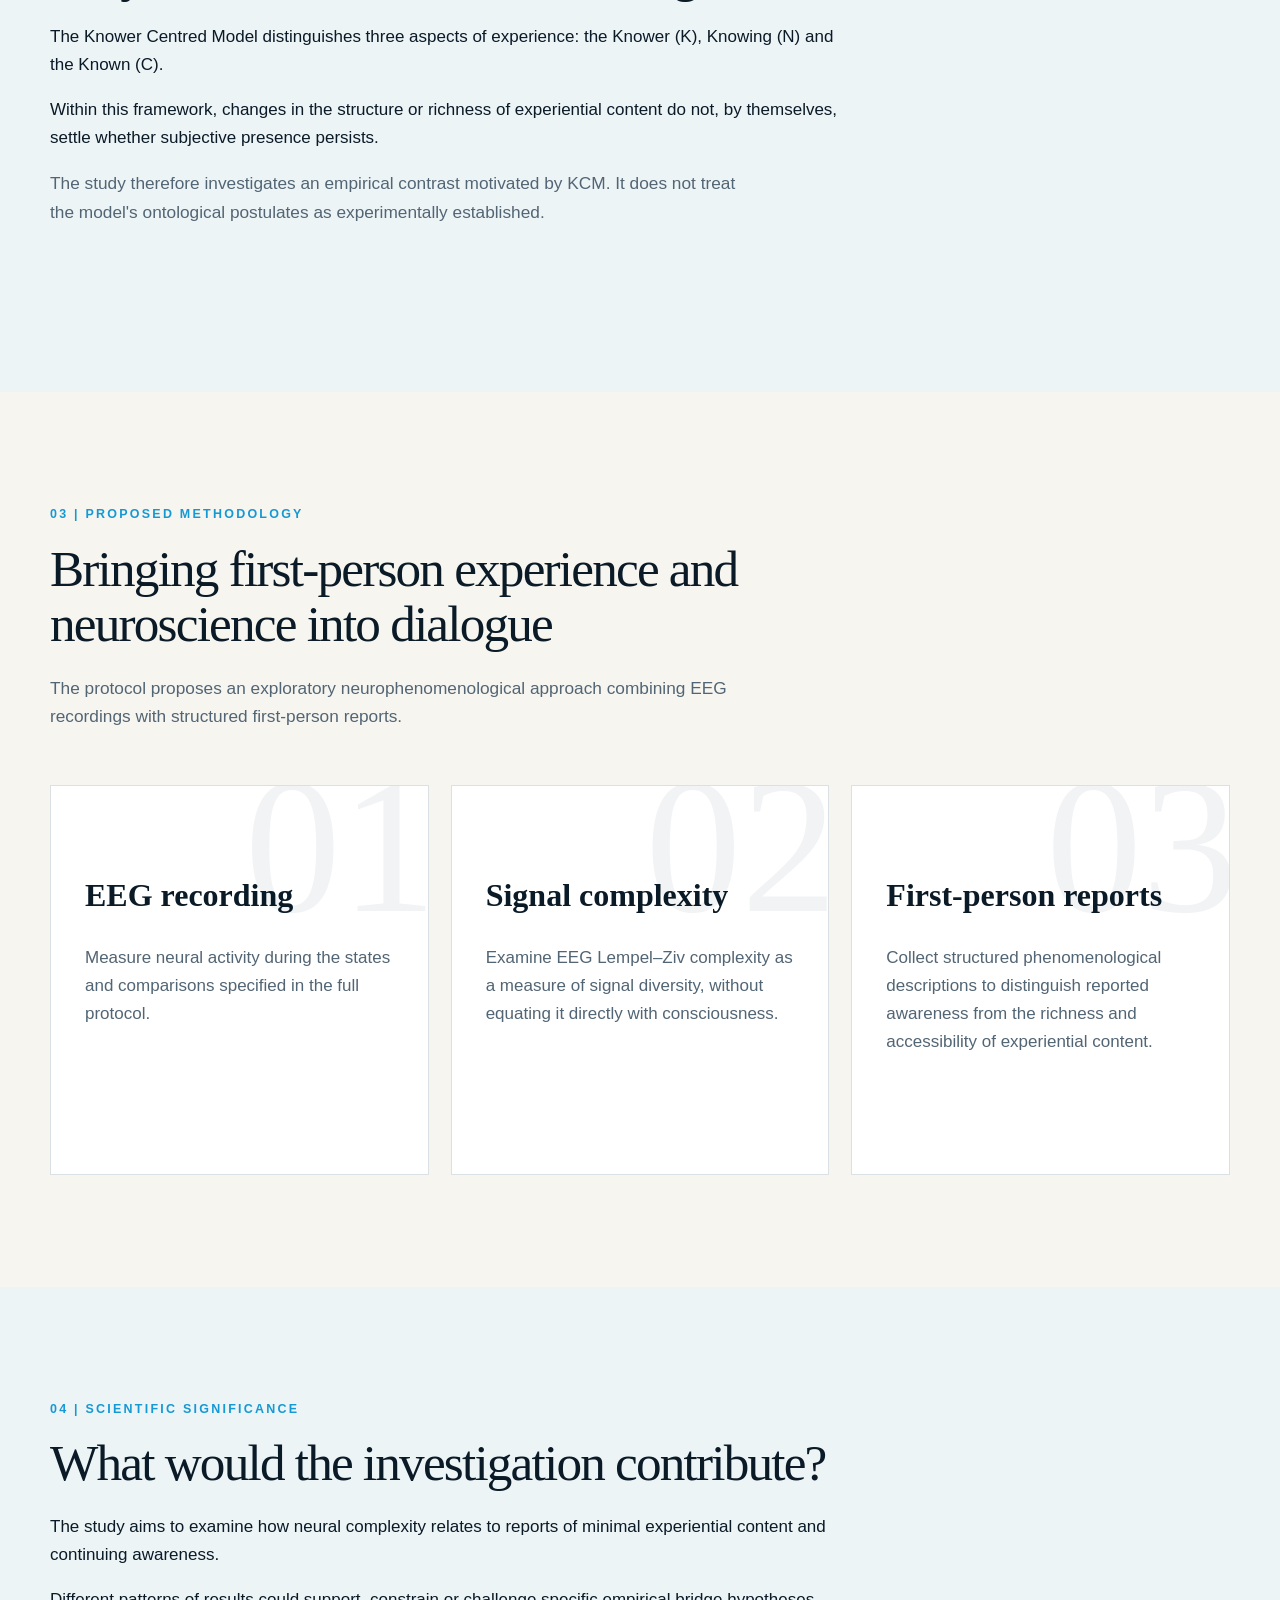
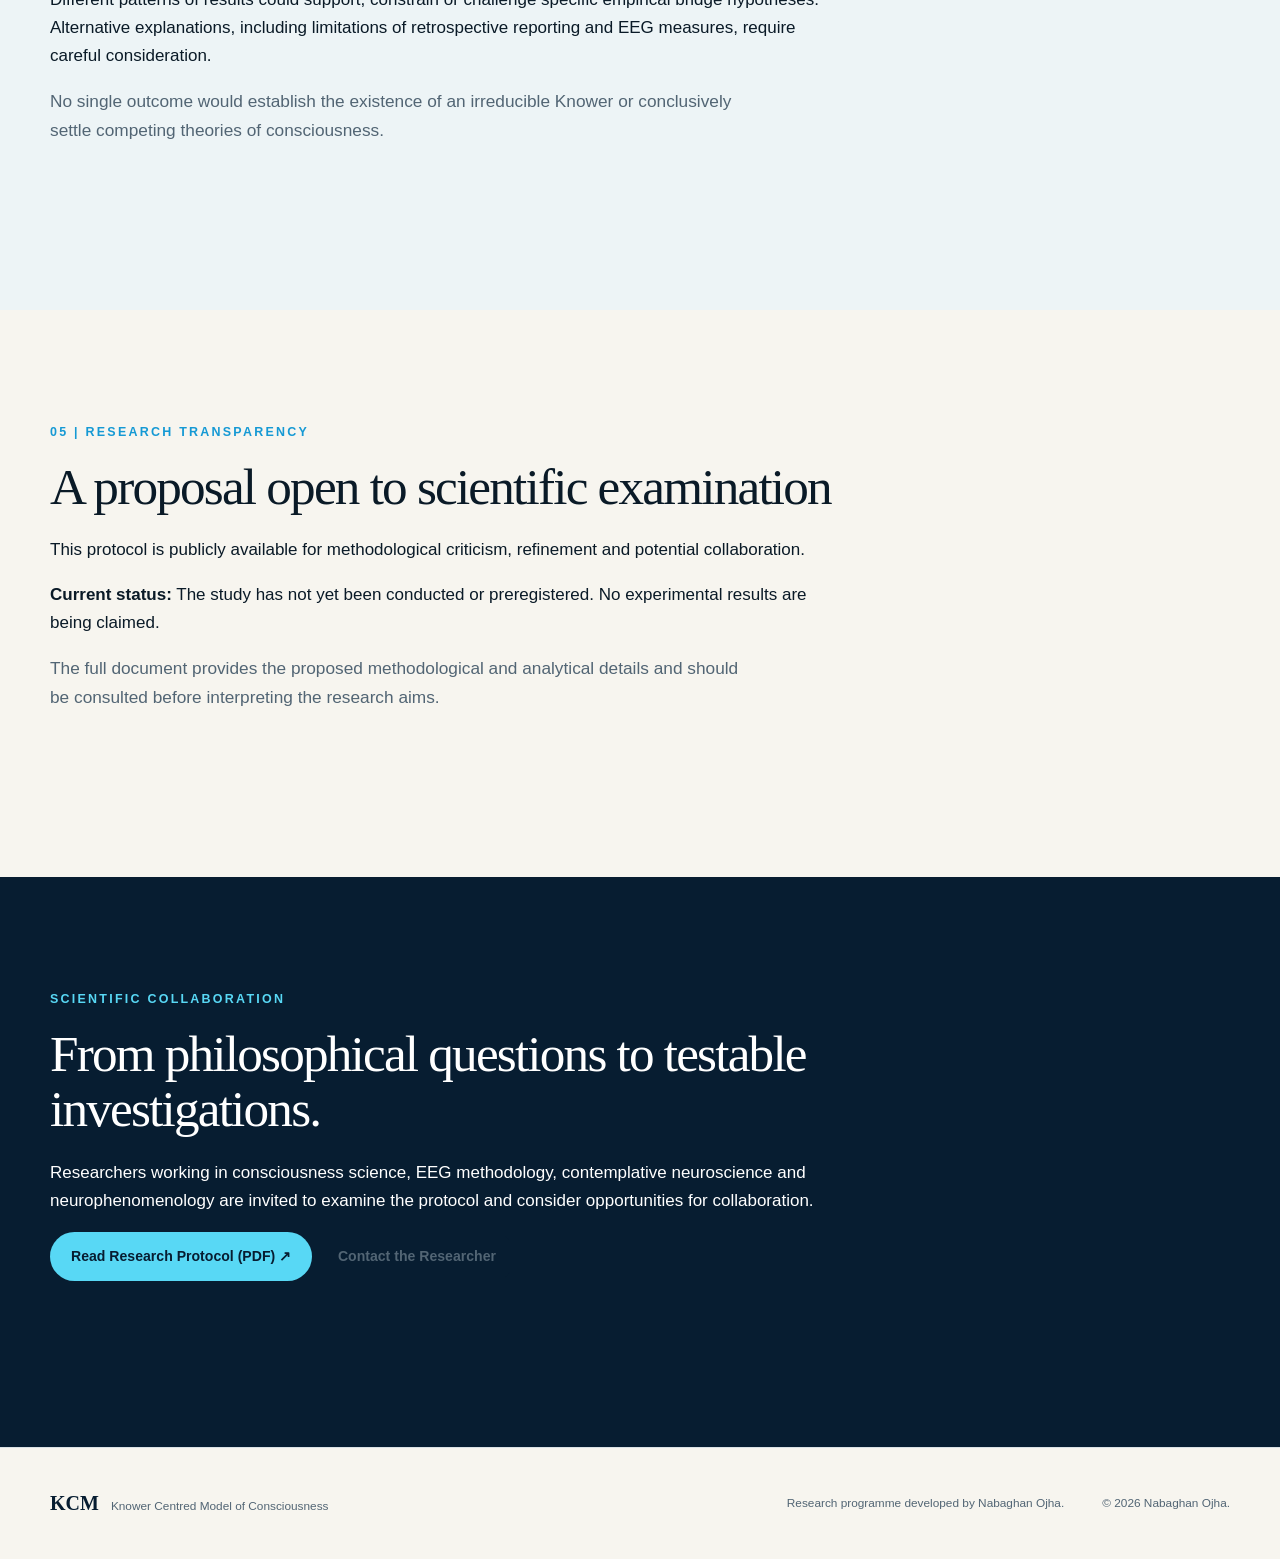
==== commit 4b21ce42: "Correct empirical research page heading size" ====
--- a/research-protocol.html
+++ b/research-protocol.html
@@ -44,7 +44,7 @@
     <section class="section section-dark">
       <div class="section-heading">
         <p class="eyebrow">KCM | Proposed Empirical Research</p>
-        <h1>An Exploratory Neurophenomenological Test of Presence–Complexity Dissociation in Minimal-Content States</h1>
+        <h1 style="font-size: 48px !important; line-height: 1.2; max-width: 1100px;">An Exploratory Neurophenomenological Test of Presence–Complexity Dissociation in Minimal-Content States</h1>
         <p>Investigating the relationship between reported awareness, experiential content and neural signal complexity.</p>
         <p><strong>Research status:</strong> Proposal for scientific collaboration and methodological review. Not yet conducted or preregistered.</p>
         <p>
